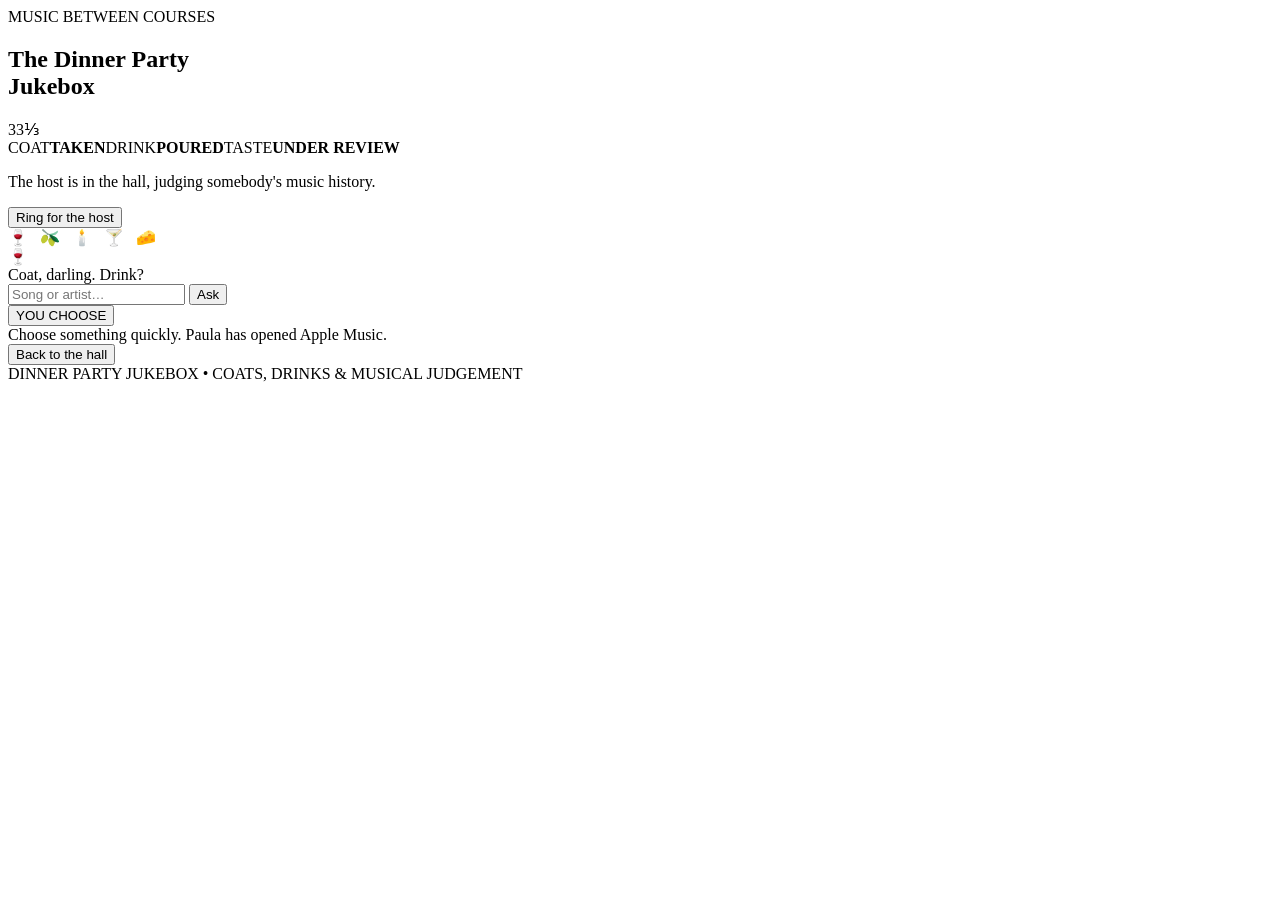
==== dinner.html @ 07be4863 "Add Dinner Party Jukebox page" ====
<!doctype html>
<html lang="en">
<head>
<meta charset="utf-8">
<meta name="viewport" content="width=device-width,initial-scale=1,viewport-fit=cover,user-scalable=no">
<meta name="theme-color" content="#201711">
<meta name="apple-mobile-web-app-capable" content="yes">
<meta name="apple-mobile-web-app-status-bar-style" content="black-translucent">
<meta name="apple-mobile-web-app-title" content="Dinner Party Jukebox">
<title>The Dinner Party Jukebox</title>
<link rel="stylesheet" href="dinner.css?v=1">
</head>
<body>
<div class="app">
  <div class="warmth w1"></div><div class="warmth w2"></div>
  <section id="door" class="screen active" aria-label="Dinner Party Jukebox entrance">
    <main class="cabinet">
      <div class="top">
        <div class="eyebrow">MUSIC BETWEEN COURSES</div>
        <h1>The Dinner Party<br>Jukebox</h1>
        <div class="record" aria-hidden="true"><span>33⅓</span></div>
      </div>
      <div class="service">
        <div class="status"><span>COAT</span><b>TAKEN</b><span>DRINK</span><b>POURED</b><span>TASTE</span><b>UNDER REVIEW</b></div>
        <p>The host is in the hall, judging somebody's music history.</p>
        <button id="summon" type="button">Ring for the host</button>
      </div>
      <div class="shelf" aria-hidden="true">🍷 &nbsp; 🫒 &nbsp; 🕯️ &nbsp; 🍸 &nbsp; 🧀</div>
    </main>
  </section>
  <section id="entry" class="screen" aria-label="Song request">
    <div class="center">
      <div class="host" aria-hidden="true">
        <div class="head"><i class="eye l"></i><i class="eye r"></i><i class="smile"></i></div>
        <div class="body"><i class="bow"></i></div>
        <div class="tray">🍷</div>
      </div>
      <div class="bubble" id="greeting">Coat, darling. Drink?</div>
      <form id="requestForm" class="inputwrap">
        <input id="request" autocomplete="off" autocapitalize="words" enterkeyhint="go" placeholder="Song or artist…" aria-label="Song request">
        <button class="go" type="submit">Ask</button>
      </form>
      <div class="pickrow"><button id="youChoose" class="choose" type="button">YOU CHOOSE</button></div>
      <div id="response" class="response">Choose something quickly. Paula has opened Apple Music.</div>
      <div id="catalog" class="catalog" hidden></div>
      <button id="back" class="back" type="button">Back to the hall</button>
    </div>
  </section>
  <div class="footer">DINNER PARTY JUKEBOX • COATS, DRINKS & MUSICAL JUDGEMENT</div>
</div>
<script src="dinner.js?v=1"></script>
</body>
</html>
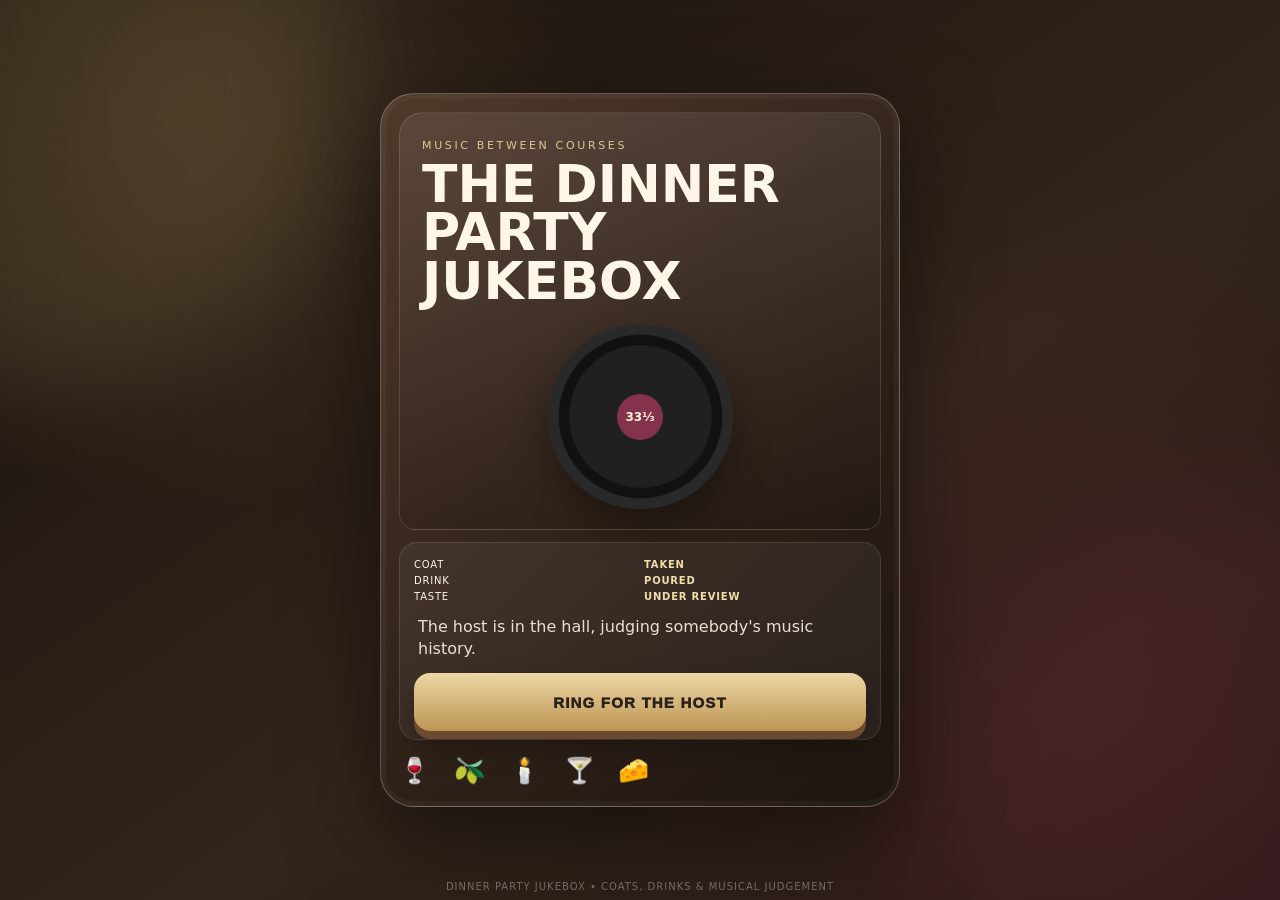
==== commit f0e92786: "Add secret Mistress control to Dinner Party Jukebox" ====
--- a/dinner.html
+++ b/dinner.html
@@ -33,7 +33,7 @@
       <div class="host" aria-hidden="true">
         <div class="head"><i class="eye l"></i><i class="eye r"></i><i class="smile"></i></div>
         <div class="body"><i class="bow"></i></div>
-        <div class="tray">🍷</div>
+        <div class="tray" id="mistressTrigger" aria-label="Reg's drinks tray">🍷</div>
       </div>
       <div class="bubble" id="greeting">Coat, darling. Drink?</div>
       <form id="requestForm" class="inputwrap">
@@ -44,6 +44,20 @@
       <div id="response" class="response">Choose something quickly. Paula has opened Apple Music.</div>
       <div id="catalog" class="catalog" hidden></div>
       <button id="back" class="back" type="button">Back to the hall</button>
+      <div id="mistressPanel" class="mistress-panel" hidden>
+        <div class="mistress-card" role="dialog" aria-modal="true" aria-labelledby="mistressTitle">
+          <div class="mistress-kicker">HOUSEHOLD ORDERS</div>
+          <div class="mistress-title" id="mistressTitle">Mistress Control</div>
+          <div class="mistress-copy">Add an artist or song to Reg's HELL NO list.</div>
+          <div class="mistress-row">
+            <input id="mistressVeto" autocomplete="off" autocapitalize="words" placeholder="Artist or song…" aria-label="Artist or song to ban">
+            <button id="mistressAdd" type="button">BAN IT</button>
+          </div>
+          <div id="mistressNote" class="mistress-note">Standing orders apply immediately on this device.</div>
+          <div id="mistressList" class="mistress-list"></div>
+          <button id="mistressClose" class="mistress-close" type="button">Return to dinner</button>
+        </div>
+      </div>
     </div>
   </section>
   <div class="footer">DINNER PARTY JUKEBOX • COATS, DRINKS & MUSICAL JUDGEMENT</div>
--- a/dinner.css
+++ b/dinner.css
@@ -0,0 +1,17 @@
+:root{--cream:#fff6e8;--ink:#2a211a;--wine:#74273e;--brass:#c7a45f}
+*{box-sizing:border-box;-webkit-tap-highlight-color:transparent}
+html,body{margin:0;width:100%;height:100%;overflow:hidden;background:#19120e;color:var(--cream);font-family:ui-rounded,"SF Pro Rounded","Avenir Next",system-ui,sans-serif}
+body{background:radial-gradient(circle at 15% 12%,rgba(199,164,95,.18),transparent 30%),radial-gradient(circle at 86% 80%,rgba(116,39,62,.25),transparent 40%),linear-gradient(145deg,#17110d,#33251c 58%,#211712)}
+body.scandal{animation:scandal .5s ease-in-out 2}@keyframes scandal{0%,100%{filter:none}35%{filter:saturate(1.7) brightness(1.12);transform:translateX(-3px)}70%{transform:translateX(3px)}}
+.app{position:relative;width:100%;height:100%;overflow:hidden;isolation:isolate}.warmth{position:absolute;width:50vmax;height:50vmax;border-radius:50%;filter:blur(52px);opacity:.11;z-index:-2;animation:glow 7s ease-in-out infinite alternate}.w1{left:-22vmax;top:-20vmax;background:#ddb970}.w2{right:-22vmax;bottom:-20vmax;background:#93334f;animation-delay:-3s}@keyframes glow{to{transform:scale(1.14);opacity:.2}}
+.screen{position:absolute;inset:0;display:none;align-items:center;justify-content:center;padding:max(24px,env(safe-area-inset-top)) 16px max(24px,env(safe-area-inset-bottom));overflow:auto}.screen.active{display:flex}.center{width:min(680px,100%);text-align:center}
+.cabinet{width:min(440px,100%);padding:18px;border-radius:34px;background:linear-gradient(135deg,#50392a,#2d2018 60%,#1d1510);border:1px solid rgba(255,245,222,.28);box-shadow:0 28px 90px rgba(0,0,0,.5),inset 0 0 0 5px rgba(255,255,255,.035)}
+.top{padding:26px 22px 20px;border-radius:24px 24px 16px 16px;background:linear-gradient(180deg,rgba(255,255,255,.08),rgba(0,0,0,.08));border:1px solid rgba(255,255,255,.12)}.eyebrow{font-size:11px;letter-spacing:.24em;color:#dbc897}.top h1{margin:8px 0 18px;font-size:clamp(34px,9vw,52px);line-height:.94;text-transform:uppercase}
+.record{width:185px;height:185px;margin:auto;border-radius:50%;display:grid;place-items:center;background:radial-gradient(circle,#c7a45f 0 10%,#202020 11% 54%,#111 55% 62%,#292929 63% 72%,#111 73%);box-shadow:0 16px 38px rgba(0,0,0,.35);animation:spin 14s linear infinite}.record span{width:46px;height:46px;border-radius:50%;display:grid;place-items:center;background:#84334b;color:#fff3db;font-weight:900;font-size:12px}@keyframes spin{to{transform:rotate(360deg)}}
+.service{margin-top:12px;padding:16px 14px 8px;border-radius:18px;background:rgba(255,255,255,.055);border:1px solid rgba(255,255,255,.1)}.status{display:grid;grid-template-columns:1fr 1fr;gap:5px 8px;font-size:10px;letter-spacing:.08em}.status b{color:#f1dda9}.service p{margin:14px 4px;color:#eadfd3;line-height:1.35}
+#summon{width:100%;min-height:58px;border:0;border-radius:16px;background:linear-gradient(180deg,#ecd8a6,#bd9553);color:#2a211a;font-weight:950;letter-spacing:.08em;text-transform:uppercase;font-size:15px;box-shadow:0 8px 0 #6d4a2f,0 14px 28px rgba(0,0,0,.28)}#summon:active{transform:translateY(4px);box-shadow:0 4px 0 #6d4a2f}.shelf{padding:16px 0 3px;font-size:25px}
+.host{width:145px;height:170px;margin:0 auto 20px;position:relative;filter:drop-shadow(0 14px 26px rgba(0,0,0,.32));animation:bob 2.9s ease-in-out infinite}.head{position:absolute;left:35px;top:0;width:76px;height:82px;border-radius:48%;background:#f3d9be;border:5px solid #4d382d}.eye{position:absolute;top:32px;width:7px;height:9px;border-radius:50%;background:#31231c}.eye.l{left:20px}.eye.r{right:20px}.smile{position:absolute;left:28px;top:52px;width:20px;height:10px;border-bottom:3px solid #71354a;border-radius:0 0 50% 50%}.body{position:absolute;left:24px;top:72px;width:98px;height:76px;border-radius:42px 42px 18px 18px;background:#f4efe4;border:5px solid #34241c}.bow{position:absolute;left:28px;top:10px;width:0;height:0;border-top:12px solid transparent;border-bottom:12px solid transparent;border-right:20px solid var(--wine)}.bow:after{content:"";position:absolute;left:19px;top:-12px;border-top:12px solid transparent;border-bottom:12px solid transparent;border-left:20px solid var(--wine)}.tray{position:absolute;right:-4px;bottom:10px;width:76px;height:30px;border-radius:50%;background:#b58c4c;border:3px solid #e0c181;display:grid;place-items:center;font-size:24px}@keyframes bob{50%{transform:translateY(-8px) rotate(.7deg)}}
+.bubble{max-width:620px;margin:0 auto 20px;padding:18px 20px;border-radius:25px;background:rgba(255,250,241,.97);color:var(--ink);font-weight:900;font-size:clamp(22px,6vw,35px);line-height:1.13;box-shadow:0 18px 70px rgba(0,0,0,.34)}
+.inputwrap{display:flex;gap:10px;padding:10px;background:rgba(255,255,255,.1);border:1px solid rgba(255,255,255,.2);border-radius:19px;backdrop-filter:blur(18px)}input{flex:1;min-width:0;border:0;outline:0;background:transparent;color:#fff;font-size:19px;padding:10px 9px}input::placeholder{color:#d8cabd}.go{border:0;border-radius:14px;padding:12px 16px;background:#fff7e8;color:#2a211a;font-weight:950}.pickrow{margin-top:12px}.choose{min-height:48px;padding:12px 19px;border-radius:999px;border:1px solid rgba(255,255,255,.27);background:rgba(255,255,255,.11);color:#fff;font-weight:950;letter-spacing:.04em}.response{min-height:48px;margin:14px auto 0;padding:0 8px;color:#eadfd3;font-size:16px;line-height:1.35}.catalog{margin:13px auto 0;max-width:620px}.catalog[hidden]{display:none}.card{padding:14px;border-radius:20px;background:rgba(255,250,241,.97);color:#2a211a;text-align:center;box-shadow:0 16px 45px rgba(0,0,0,.28)}.track{font-size:18px;font-weight:950}.actions{display:flex;gap:9px;justify-content:center;flex-wrap:wrap;margin-top:12px}.actions button{min-height:44px;padding:10px 15px;border-radius:999px;font-weight:950;font-size:13px;border:0}.yes{background:#2d241d;color:#fff}.no{background:#eadfd3;color:#3b2b22}.back{margin-top:12px;border:0;background:transparent;color:#d8cabd;text-decoration:underline;text-underline-offset:4px;font-size:14px}.footer{position:absolute;left:0;right:0;bottom:max(8px,env(safe-area-inset-bottom));text-align:center;font-size:10px;letter-spacing:.1em;color:rgba(255,255,255,.34);pointer-events:none}
+@media(min-width:700px){.cabinet{width:min(520px,70vw)}.center{width:min(780px,88vw)}.bubble{font-size:40px;max-width:740px}.inputwrap,.catalog{max-width:740px;margin-left:auto;margin-right:auto}.host{transform:scale(1.12);margin-bottom:30px}}
+@media(prefers-reduced-motion:reduce){*{animation-duration:.001ms!important;animation-iteration-count:1!important}}
